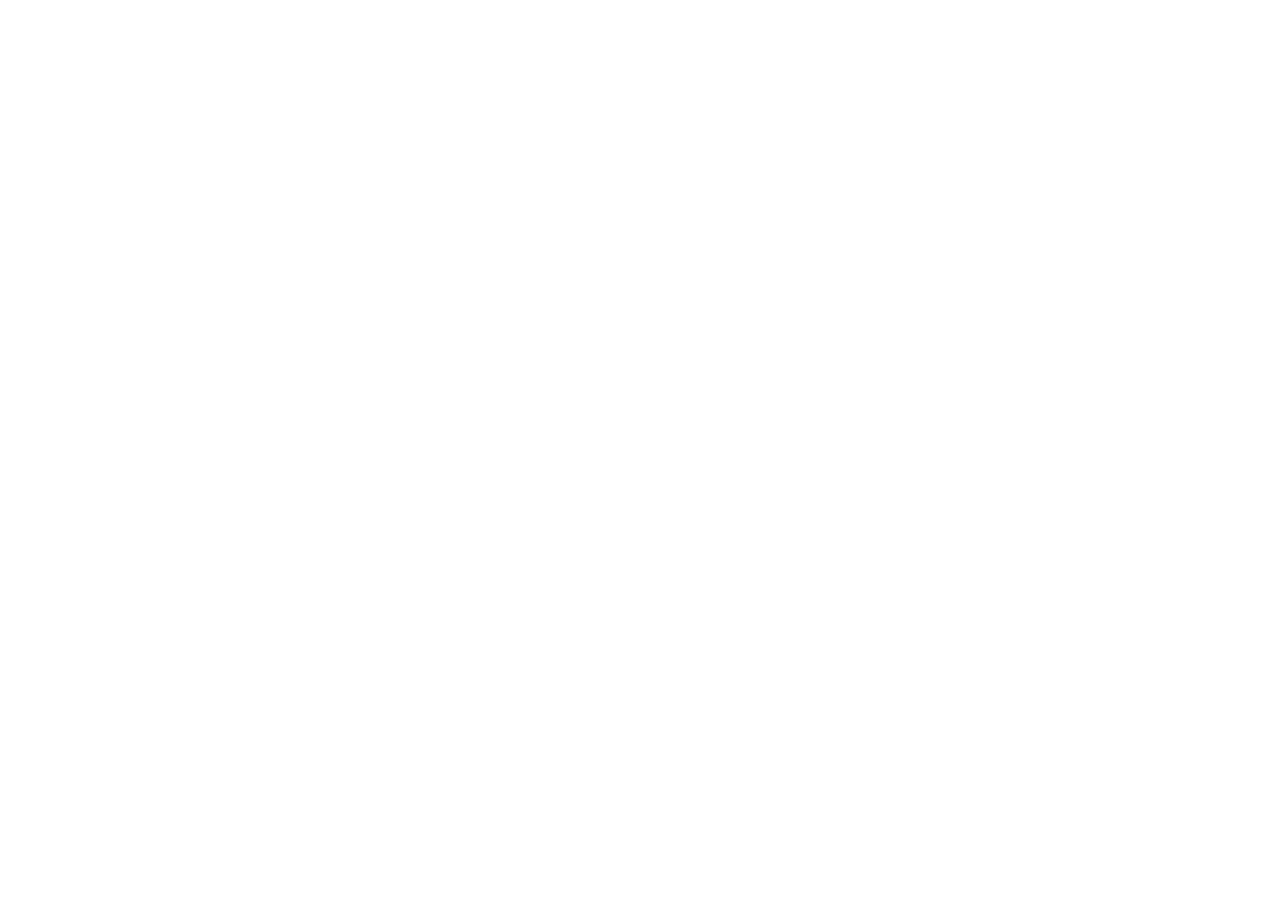
==== Diploma_work/index.html @ 50cb0301 "The structure of the thesis with all directories and files has been added. Added the Roboto font." ====
<!DOCTYPE html>
<html lang="en">
  <head>
    <meta charset="UTF-8" />
    <meta name="viewport" content="width=device-width, initial-scale=1.0" />
    <title>Front-end project</title>
    <link rel="stylesheet" href="styles/index_style.css" />
  </head>
  <body>
  </body>
</html>
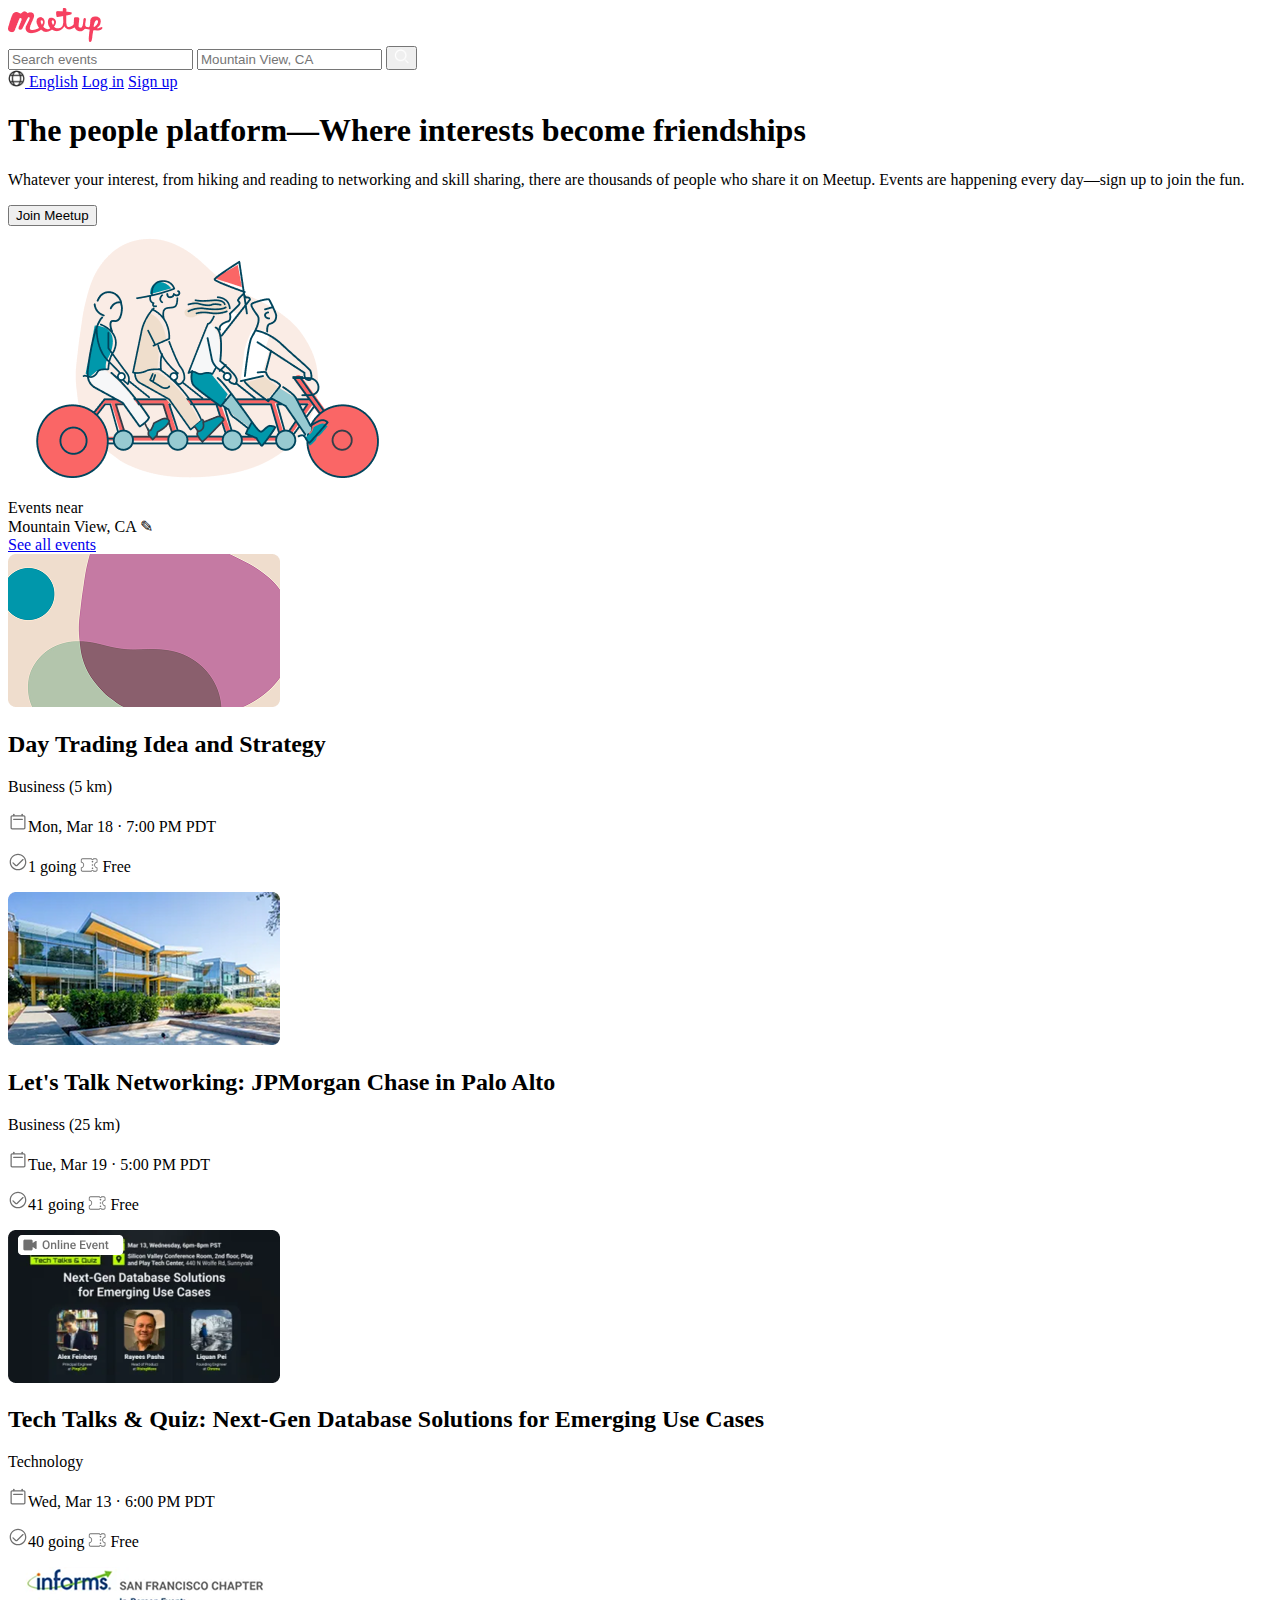
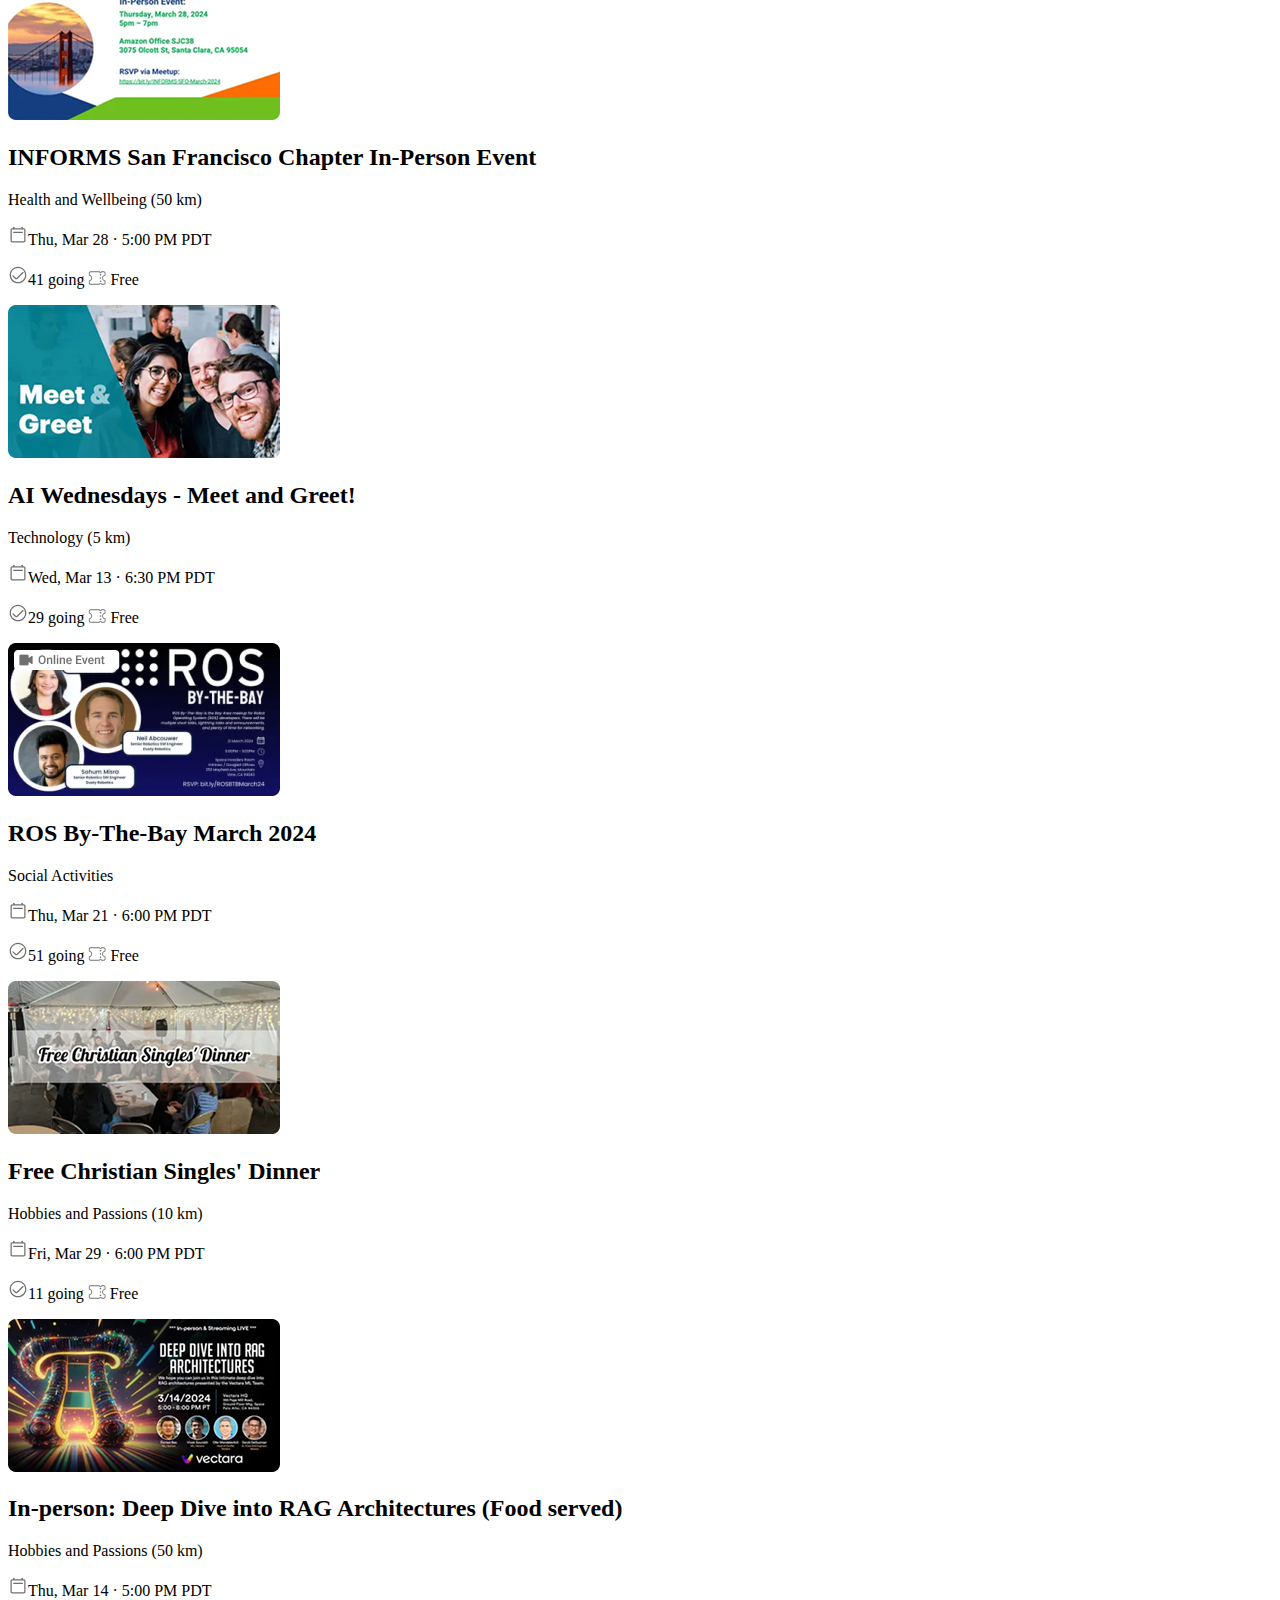
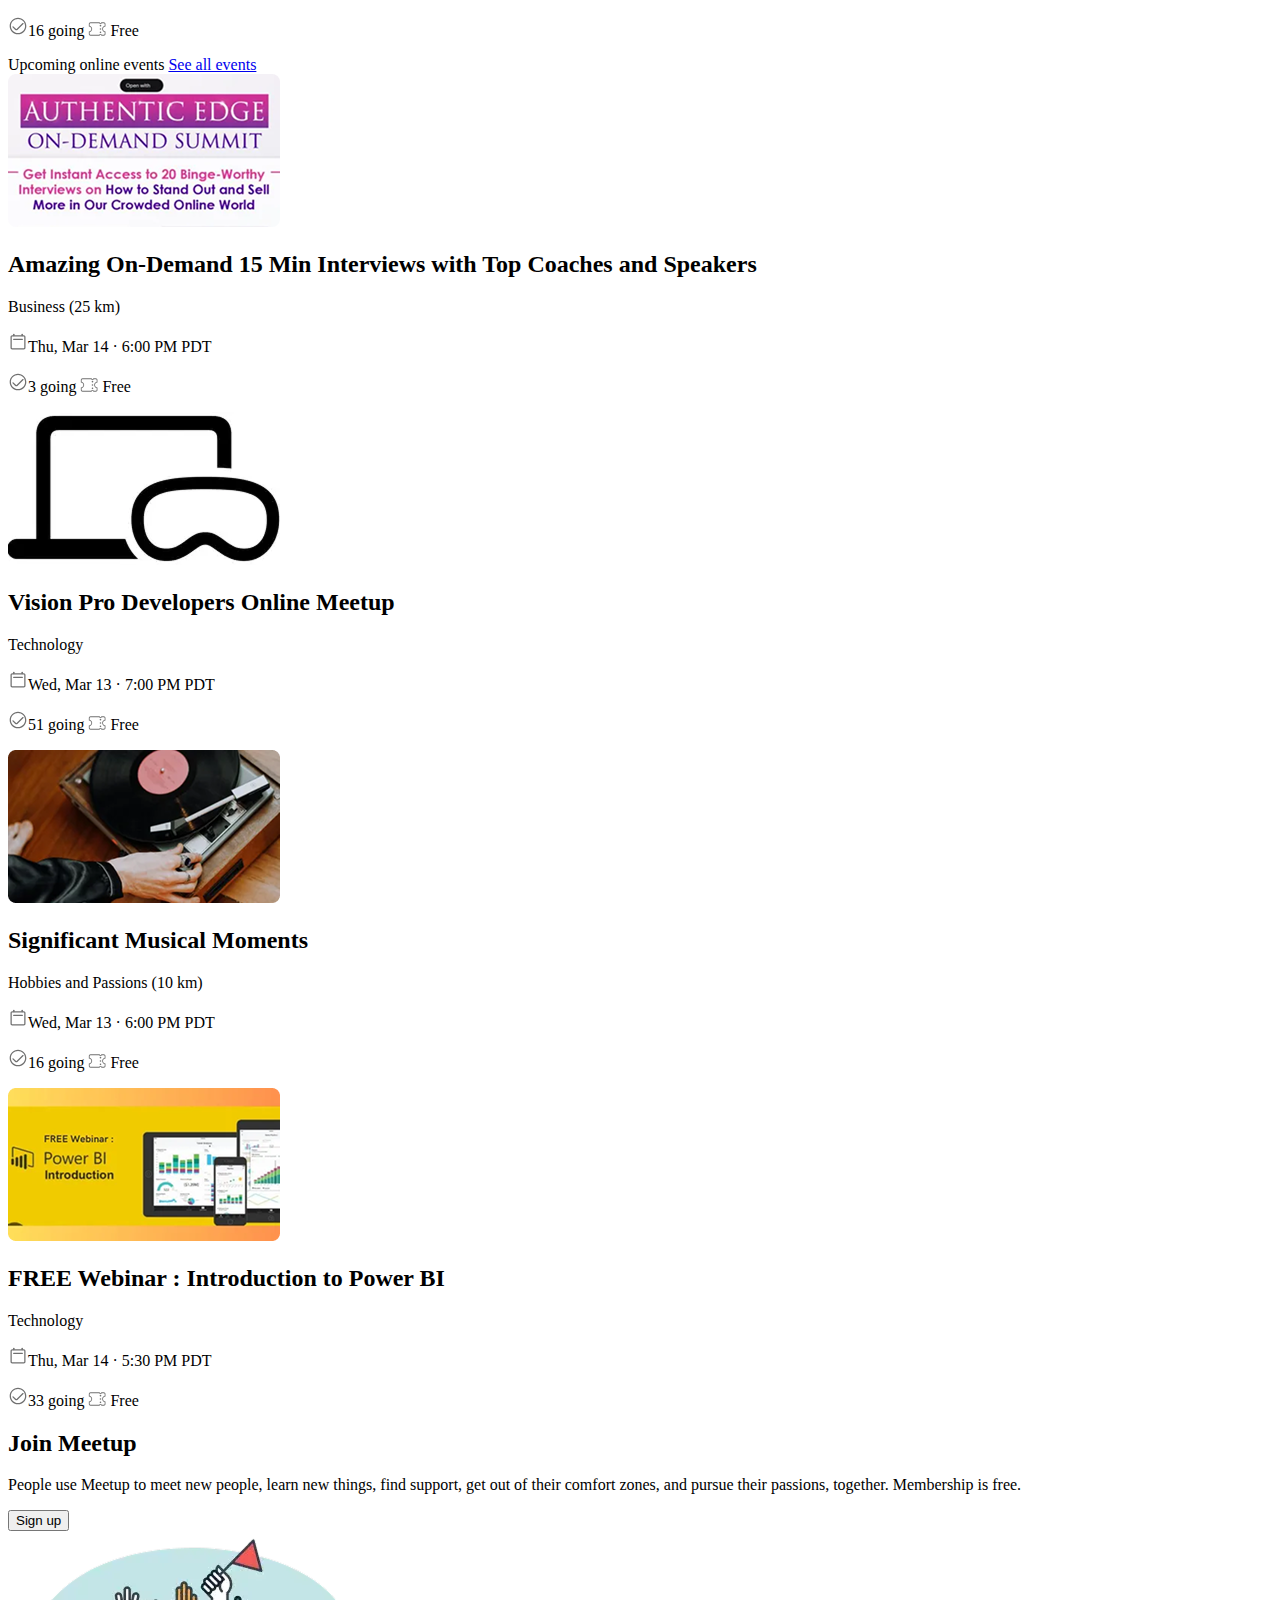
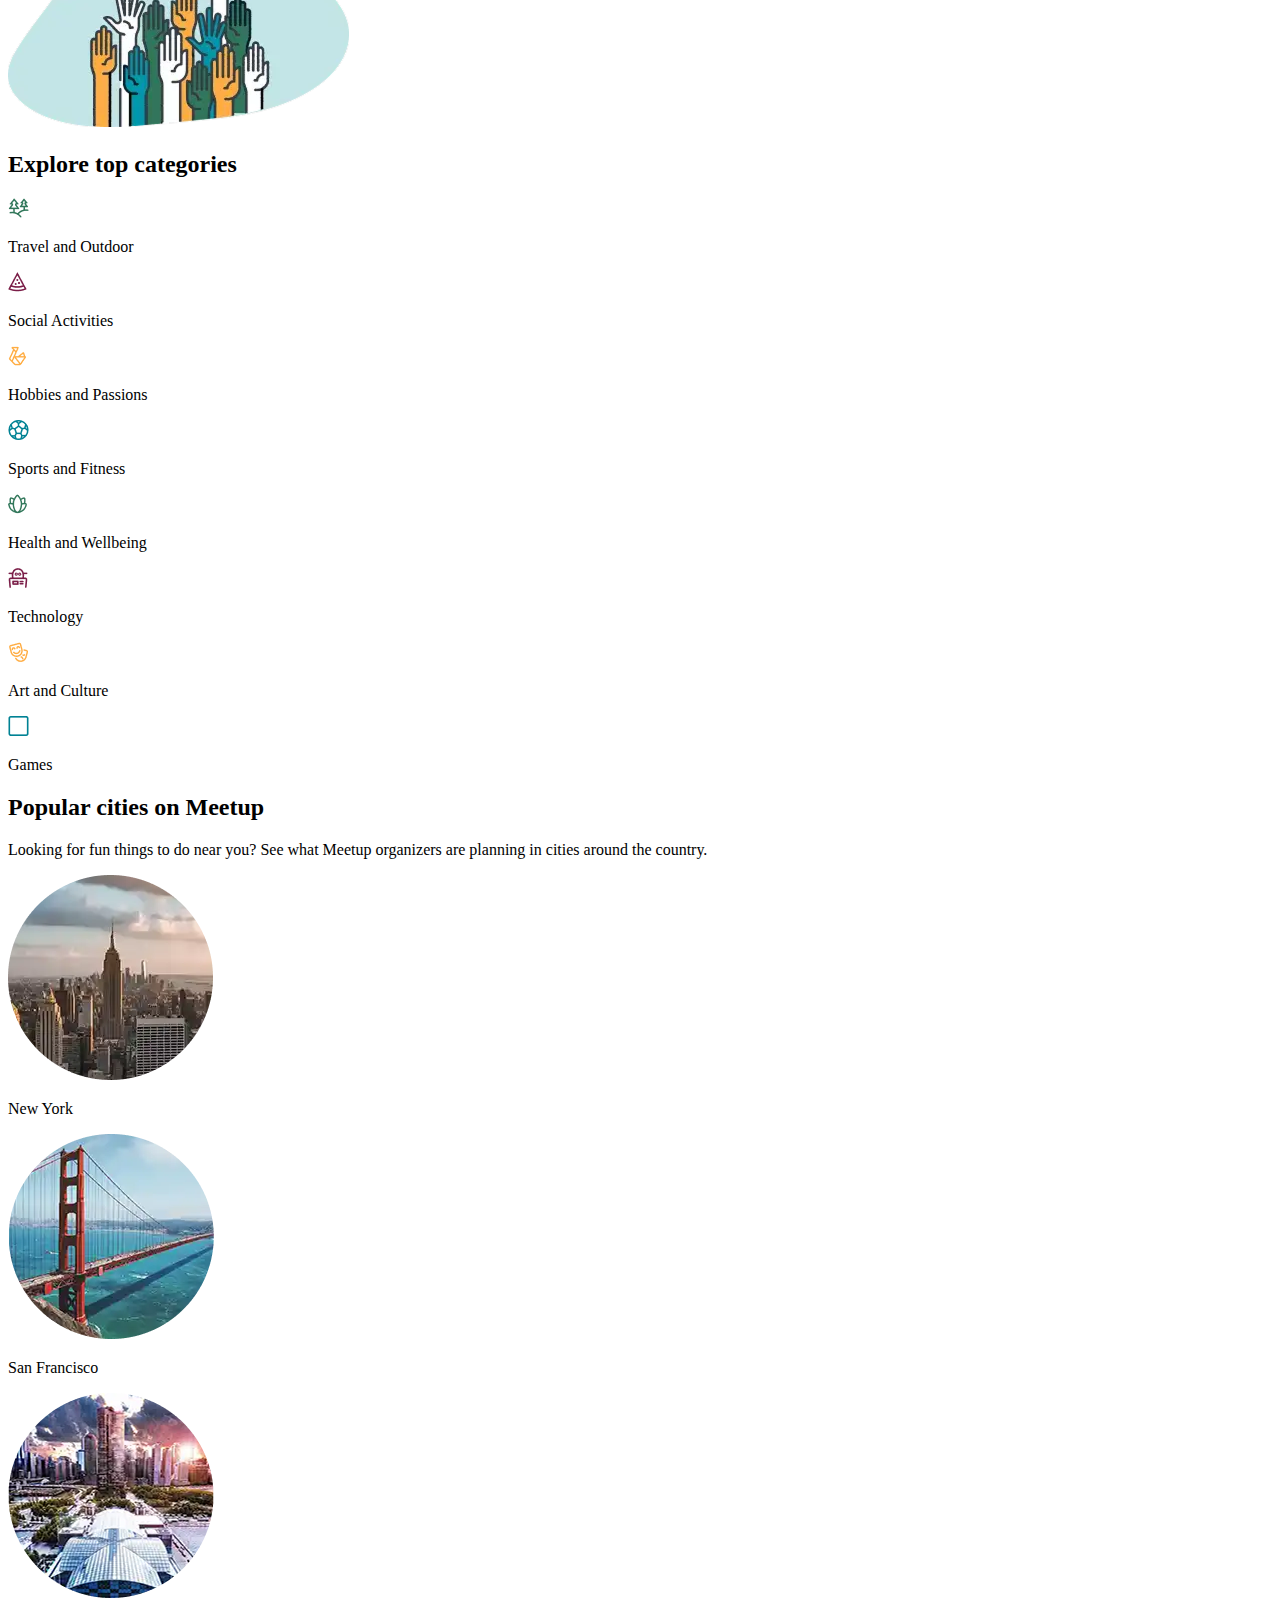
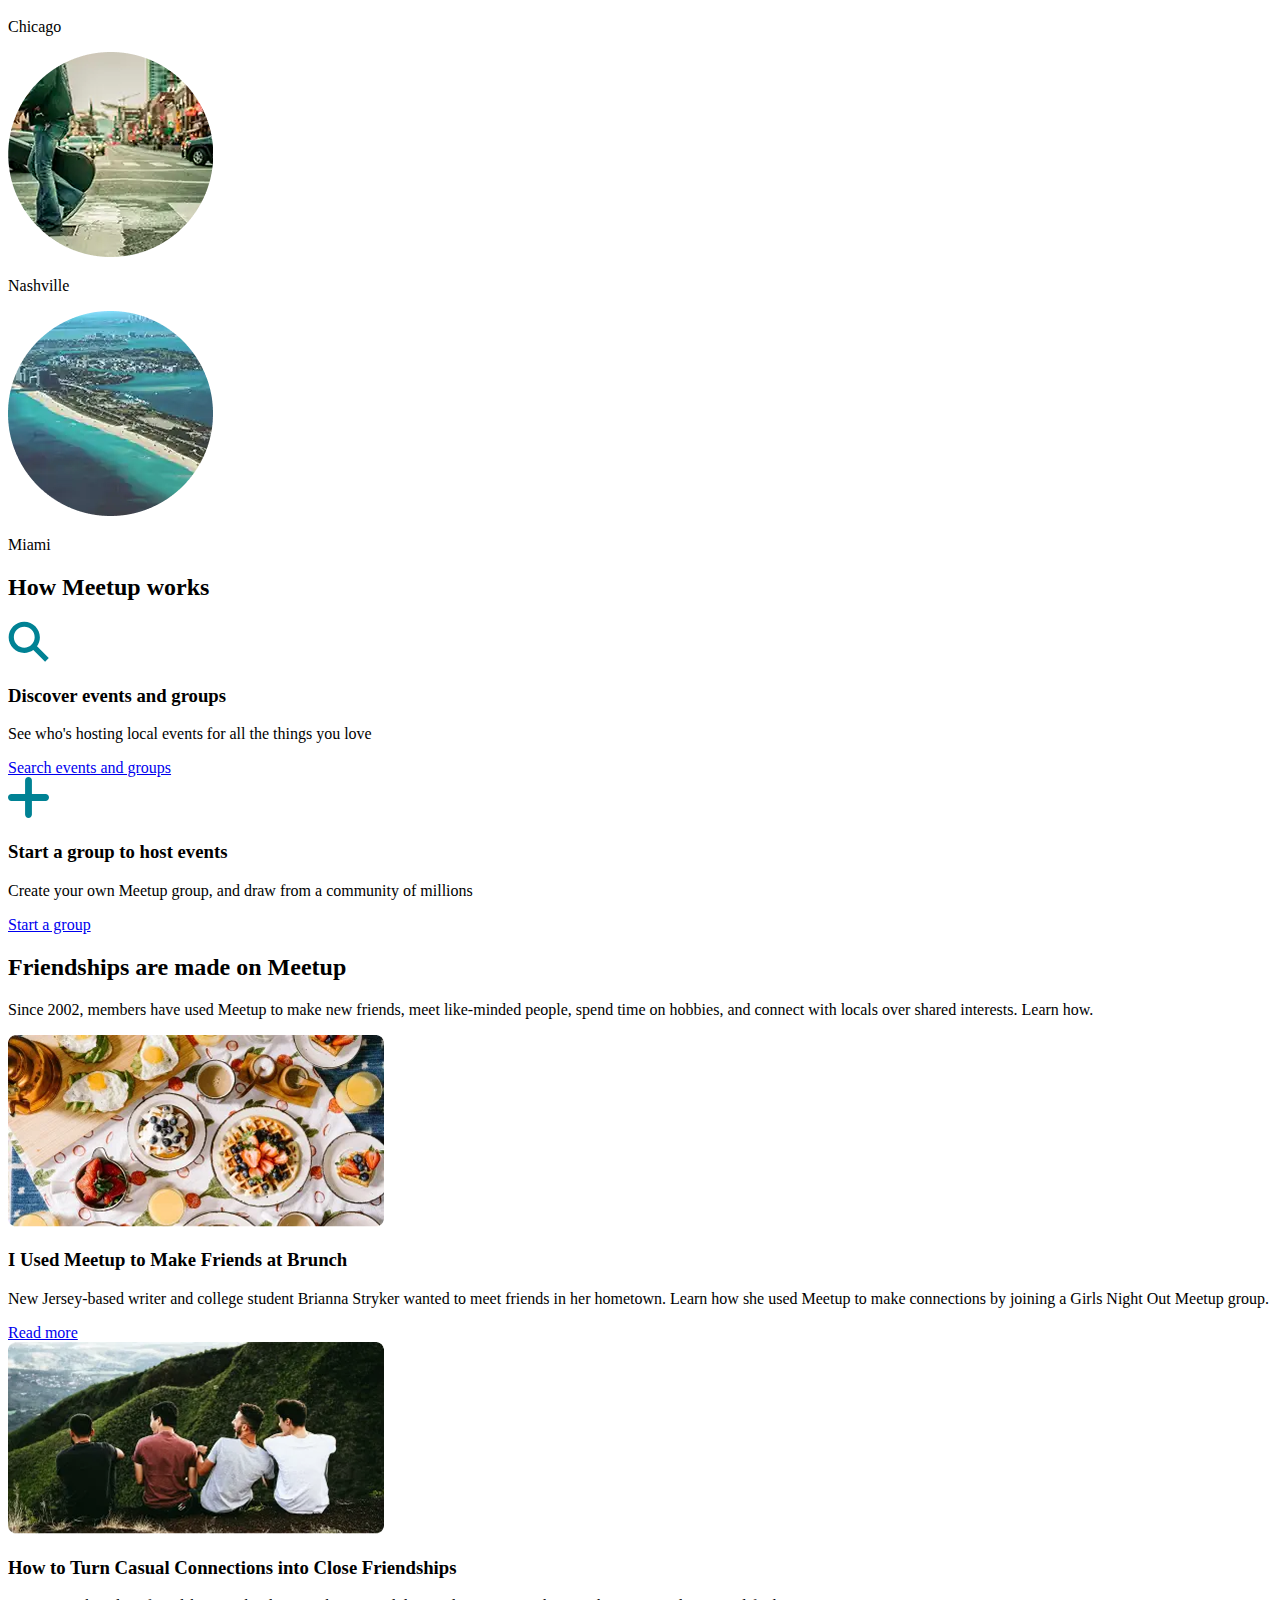
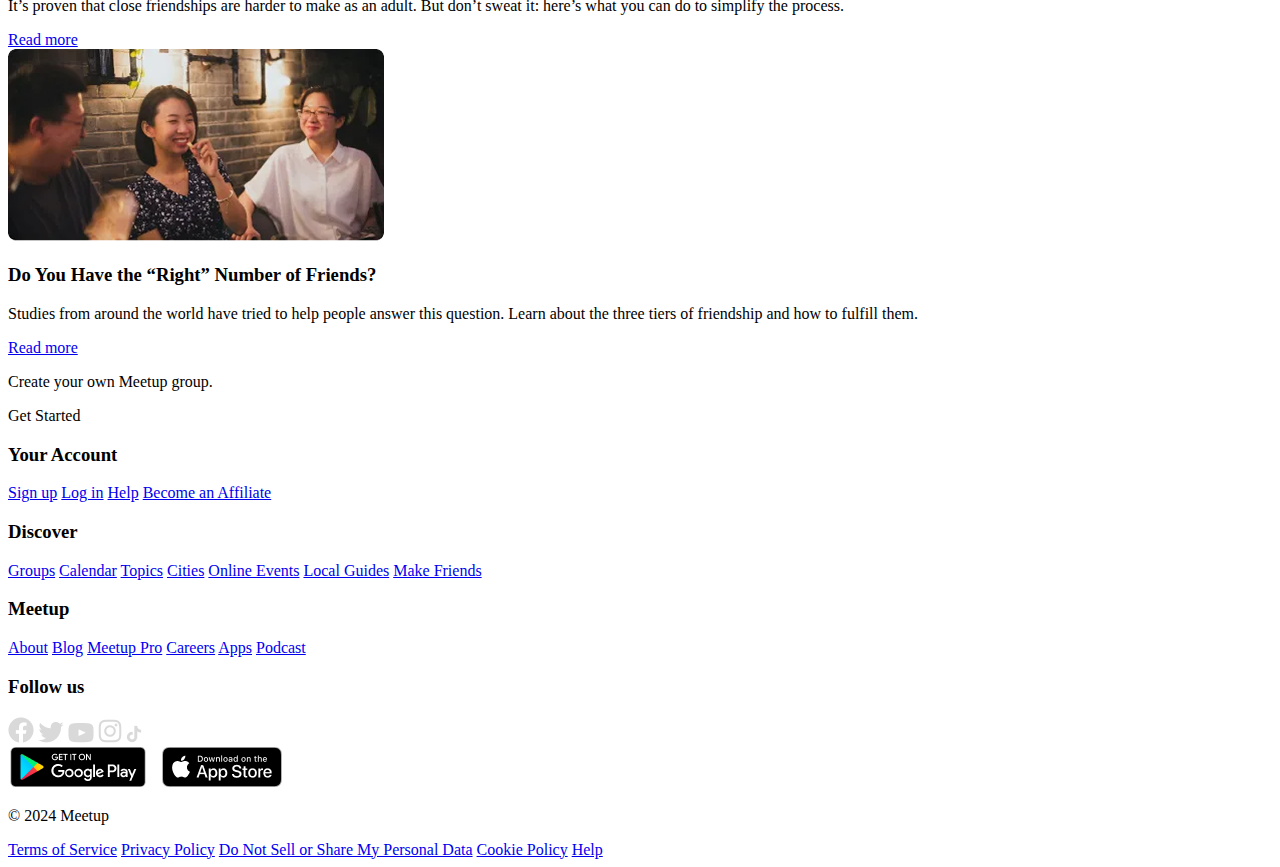
==== commit 48356b6c: "The HTML layout of the first page has been added." ====
--- a/Diploma_work/index.html
+++ b/Diploma_work/index.html
@@ -7,5 +7,456 @@
     <link rel="stylesheet" href="styles/index_style.css" />
   </head>
   <body>
+    <header class="header container">
+      <a href="/" class="header-logo">
+        <img
+          src="./images/logo.png"
+          alt="meetup-logo"
+          class="header-logo-image"
+          width="95"
+          height="34"
+          loading="lazy"
+        />
+      </a>
+      <div class="header-menu-left">
+        <input
+          type="text"
+          class="header-menu-search-left"
+          placeholder="Search events"
+        />
+        <input
+          type="text"
+          class="header-menu-search-right"
+          placeholder="Mountain View, CA"
+        />
+        <button class="header-menu-search-button">
+          <img
+            src="./icons/search.png"
+            alt="search-icon"
+            width="15"
+            height="15"
+            loading="lazy"
+          />
+        </button>
+      </div>
+      <div class="header-menu-right">
+        <a href="/" class="header-menu-link">
+          <img
+            src="./icons/language.png"
+            alt="language-icon"
+            width="17"
+            height="17"
+            loading="lazy"
+          />
+          English</a
+        >
+        <a href="/" class="header-menu-link">Log in</a>
+        <a href="/" class="header-menu-link">Sign up</a>
+      </div>
+    </header>
+    <main>
+      <div class="container-join-meetup container">
+        <div class="container-join-meetup-left">
+          <h1>The people platform—Where interests become friendships</h1>
+          <p>
+            Whatever your interest, from hiking and reading to networking and
+            skill sharing, there are thousands of people who share it on Meetup.
+            Events are happening every day—sign up to join the fun.
+          </p>
+          <button>Join Meetup</button>
+        </div>
+        <div class="container-join-meetup-right">
+          <img src="./images/irl_event.svg.png" alt="The people platform" />
+        </div>
+      </div>
+      <div class="container-events-near-header container">
+        <span class="events-title">Events near</span>
+        <div class="location">
+          <span class="location-text">Mountain View, CA</span>
+          <span class="edit-icon">✎</span>
+        </div>
+        <a href="#" class="see-all">See all events</a>
+      </div>
+      <div class="container-events-near-grid container">
+        <div class="grid-item">
+          <img src="images/group-cover-10-wide.webp.png" alt="picture" />
+          <div class="grid-item-text">
+            <h2>Day Trading Idea and Strategy</h2>
+            <p>Business (5 km)</p>
+            <p>
+              <img src="./icons/date.svg" alt="date" />Mon, Mar 18 · 7:00 PM PDT
+            </p>
+            <p>
+              <img src="./icons/yes.svg" alt="yes" />1 going
+              <img src="./icons/ticket.svg" alt="ticket" /> Free
+            </p>
+          </div>
+        </div>
+        <div class="grid-item">
+          <img src="images/event_519345287.webp.png" alt="picture" />
+          <div class="grid-item-text">
+            <h2>Let's Talk Networking: JPMorgan Chase in Palo Alto</h2>
+            <p>Business (25 km)</p>
+            <p>
+              <img src="./icons/date.svg" alt="date" />Tue, Mar 19 · 5:00 PM PDT
+            </p>
+            <p>
+              <img src="./icons/yes.svg" alt="yes" />41 going
+              <img src="./icons/ticket.svg" alt="ticket" /> Free
+            </p>
+          </div>
+        </div>
+        <div class="grid-item">
+          <img src="images/event_519446442.webp.png" alt="picture" />
+          <div class="grid-item-text">
+            <h2>
+              Tech Talks & Quiz: Next-Gen Database Solutions for Emerging Use
+              Cases
+            </h2>
+            <p>Technology</p>
+            <p>
+              <img src="./icons/date.svg" alt="date" />Wed, Mar 13 · 6:00 PM PDT
+            </p>
+            <p>
+              <img src="./icons/yes.svg" alt="yes" />40 going
+              <img src="./icons/ticket.svg" alt="ticket" /> Free
+            </p>
+          </div>
+        </div>
+        <div class="grid-item">
+          <img src="images/event_519596732.webp.png" alt="picture" />
+          <div class="grid-item-text">
+            <h2>INFORMS San Francisco Chapter In-Person Event</h2>
+            <p>Health and Wellbeing (50 km)</p>
+            <p>
+              <img src="./icons/date.svg" alt="date" />Thu, Mar 28 · 5:00 PM PDT
+            </p>
+            <p>
+              <img src="./icons/yes.svg" alt="yes" />41 going
+              <img src="./icons/ticket.svg" alt="ticket" /> Free
+            </p>
+          </div>
+        </div>
+        <div class="grid-item">
+          <img src="images/event_518548420.webp.png" alt="picture" />
+          <div class="grid-item-text">
+            <h2>AI Wednesdays - Meet and Greet!</h2>
+            <p>Technology (5 km)</p>
+            <p>
+              <img src="./icons/date.svg" alt="date" />Wed, Mar 13 · 6:30 PM PDT
+            </p>
+            <p>
+              <img src="./icons/yes.svg" alt="yes" />29 going
+              <img src="./icons/ticket.svg" alt="ticket" /> Free
+            </p>
+          </div>
+        </div>
+        <div class="grid-item">
+          <img src="images/event_519616239.webp.png" alt="picture" />
+          <div class="grid-item-text">
+            <h2>ROS By-The-Bay March 2024</h2>
+            <p>Social Activities</p>
+            <p>
+              <img src="./icons/date.svg" alt="date" />Thu, Mar 21 · 6:00 PM PDT
+            </p>
+            <p>
+              <img src="./icons/yes.svg" alt="yes" />51 going
+              <img src="./icons/ticket.svg" alt="ticket" /> Free
+            </p>
+          </div>
+        </div>
+        <div class="grid-item">
+          <img src="images/event_519189715.webp.png" alt="picture" />
+          <div class="grid-item-text">
+            <h2>Free Christian Singles' Dinner</h2>
+            <p>Hobbies and Passions (10 km)</p>
+            <p>
+              <img src="./icons/date.svg" alt="date" />Fri, Mar 29 · 6:00 PM PDT
+            </p>
+            <p>
+              <img src="./icons/yes.svg" alt="yes" />11 going
+              <img src="./icons/ticket.svg" alt="ticket" /> Free
+            </p>
+          </div>
+        </div>
+        <div class="grid-item">
+          <img src="images/event_519614558.webp.png" alt="picture" />
+          <div class="grid-item-text">
+            <h2>In-person: Deep Dive into RAG Architectures (Food served)</h2>
+            <p>Hobbies and Passions (50 km)</p>
+            <p>
+              <img src="./icons/date.svg" alt="date" />Thu, Mar 14 · 5:00 PM PDT
+            </p>
+            <p>
+              <img src="./icons/yes.svg" alt="yes" />16 going
+              <img src="./icons/ticket.svg" alt="ticket" /> Free
+            </p>
+          </div>
+        </div>
+      </div>
+      <div class="container-events-near-header container margin-header">
+        <span class="events-title">Upcoming online events</span>
+        <a href="#" class="see-all">See all events</a>
+      </div>
+      <div class="container-online-events-grid container">
+        <div class="grid-item">
+          <img src="images/event_519688853.webp.png" alt="picture" />
+          <div class="grid-item-text">
+            <h2>
+              Amazing On-Demand 15 Min Interviews with Top Coaches and Speakers
+            </h2>
+            <p>Business (25 km)</p>
+            <p>
+              <img src="./icons/date.svg" alt="date" />Thu, Mar 14 · 6:00 PM PDT
+            </p>
+            <p>
+              <img src="./icons/yes.svg" alt="yes" />3 going
+              <img src="./icons/ticket.svg" alt="ticket" /> Free
+            </p>
+          </div>
+        </div>
+        <div class="grid-item">
+          <img src="images/272x153.webp.png" alt="picture" />
+          <div class="grid-item-text">
+            <h2>Vision Pro Developers Online Meetup</h2>
+            <p>Technology</p>
+            <p>
+              <img src="./icons/date.svg" alt="date" />Wed, Mar 13 · 7:00 PM PDT
+            </p>
+            <p>
+              <img src="./icons/yes.svg" alt="yes" />51 going
+              <img src="./icons/ticket.svg" alt="ticket" /> Free
+            </p>
+          </div>
+        </div>
+        <div class="grid-item">
+          <img src="images/event_519453986.webp.png" alt="picture" />
+          <div class="grid-item-text">
+            <h2>Significant Musical Moments</h2>
+            <p>Hobbies and Passions (10 km)</p>
+            <p>
+              <img src="./icons/date.svg" alt="date" />Wed, Mar 13 · 6:00 PM PDT
+            </p>
+            <p>
+              <img src="./icons/yes.svg" alt="yes" />16 going
+              <img src="./icons/ticket.svg" alt="ticket" /> Free
+            </p>
+          </div>
+        </div>
+        <div class="grid-item">
+          <img src="images/event_518832943.webp.png" alt="picture" />
+          <div class="grid-item-text">
+            <h2>FREE Webinar : Introduction to Power BI</h2>
+            <p>Technology</p>
+            <p>
+              <img src="./icons/date.svg" alt="date" />Thu, Mar 14 · 5:30 PM PDT
+            </p>
+            <p>
+              <img src="./icons/yes.svg" alt="yes" />33 going
+              <img src="./icons/ticket.svg" alt="ticket" /> Free
+            </p>
+          </div>
+        </div>
+      </div>
+
+      <div class="new-container-join-meetup container">
+        <div class="new-container-join-meetup-left">
+          <h2>Join Meetup</h2>
+          <p>
+            People use Meetup to meet new people, learn new things, find
+            support, get out of their comfort zones, and pursue their passions,
+            together. Membership is free.
+          </p>
+          <button>Sign up</button>
+        </div>
+        <img src="./images/image.png" alt="picture" />
+      </div>
+      <div class="container-explore-top-categories container">
+        <h2>Explore top categories</h2>
+        <div class="explore-top-categories">
+          <div>
+            <img src="./images/Vector.png" alt="picture" />
+            <p>Travel and Outdoor</p>
+          </div>
+          <div>
+            <img src="./images/Vector (1).png" alt="picture" />
+            <p>Social Activities</p>
+          </div>
+          <div>
+            <img src="./images/Vector (2).png" alt="picture" />
+            <p>Hobbies and Passions</p>
+          </div>
+          <div>
+            <img src="./images/Vector (3).png" alt="picture" />
+            <p>Sports and Fitness</p>
+          </div>
+          <div>
+            <img src="./images/Vector (4).png" alt="picture" />
+            <p>Health and Wellbeing</p>
+          </div>
+          <div>
+            <img src="./images/Vector (5).png" alt="picture" />
+            <p>Technology</p>
+          </div>
+          <div>
+            <img src="./images/Vector (6).png" alt="picture" />
+            <p>Art and Culture</p>
+          </div>
+          <div>
+            <img src="./images/Vector (7).png" alt="picture" />
+            <p>Games</p>
+          </div>
+        </div>
+      </div>
+      <div class="container-popular-cities container">
+        <h2>Popular cities on Meetup</h2>
+        <p>
+          Looking for fun things to do near you? See what Meetup organizers are
+          planning in cities around the country.
+        </p>
+        <div class="container-popular-cities-categories">
+          <div>
+            <img src="./images/new_york.webp.png" alt="picture" />
+            <p>New York</p>
+          </div>
+          <div>
+            <img src="./images/san_francisco.webp.png" alt="picture" />
+            <p>San Francisco</p>
+          </div>
+          <div>
+            <img src="./images/chicago.webp.png" alt="picture" />
+            <p>Chicago</p>
+          </div>
+          <div>
+            <img src="./images/nashville.webp.png" alt="picture" />
+            <p>Nashville</p>
+          </div>
+          <div>
+            <img src="./images/miami.webp.png" alt="picture" />
+            <p>Miami</p>
+          </div>
+        </div>
+      </div>
+      <div class="container-how-meetup-works container">
+        <h2>How Meetup works</h2>
+        <div class="how-meetup-works-container">
+          <div class="how-meetup-works-container-content">
+            <div><img src="./icons/search.svg" alt="picture" /></div>
+            <div>
+              <h3>Discover events and groups</h3>
+              <p>See who's hosting local events for all the things you love</p>
+              <a href="#">Search events and groups</a>
+            </div>
+          </div>
+          <div class="how-meetup-works-container-content">
+            <div><img src="./icons/plus.svg" alt="picture" /></div>
+            <div>
+              <h3>Start a group to host events</h3>
+              <p>
+                Create your own Meetup group, and draw from a community of
+                millions
+              </p>
+              <a href="#">Start a group</a>
+            </div>
+          </div>
+        </div>
+      </div>
+      <div class="container-friendships container">
+        <h2>Friendships are made on Meetup</h2>
+        <p class="container-friendships-p">
+          Since 2002, members have used Meetup to make new friends, meet
+          like-minded people, spend time on hobbies, and connect with locals
+          over shared interests. Learn how.
+        </p>
+        <div class="container-friendships-content">
+          <div>
+            <img src="./images/first_article.webp.png" alt="picture" />
+            <h3>I Used Meetup to Make Friends at Brunch</h3>
+            <p>
+              New Jersey-based writer and college student Brianna Stryker wanted
+              to meet friends in her hometown. Learn how she used Meetup to make
+              connections by joining a Girls Night Out Meetup group.
+            </p>
+            <a href="#">Read more</a>
+          </div>
+          <div>
+            <img src="./images/second_article.webp.png" alt="picture" />
+            <h3>How to Turn Casual Connections into Close Friendships</h3>
+            <p>
+              It’s proven that close friendships are harder to make as an adult.
+              But don’t sweat it: here’s what you can do to simplify the
+              process.
+            </p>
+            <a href="#">Read more</a>
+          </div>
+          <div>
+            <img src="./images/third_article.webp.png" alt="picture" />
+            <h3>Do You Have the “Right” Number of Friends?</h3>
+            <p>
+              Studies from around the world have tried to help people answer
+              this question. Learn about the three tiers of friendship and how
+              to fulfill them.
+            </p>
+            <a href="#">Read more</a>
+          </div>
+        </div>
+      </div>
+    </main>
+    <footer class="footer-container container">
+      <div class="footer-start container">
+        <p>Create your own Meetup group.</p>
+        <p class="get-started">Get Started</p>
+      </div>
+      <div class="footer-content container">
+        <div>
+          <H3>Your Account</H3>
+          <a href="#">Sign up</a>
+          <a href="#">Log in</a>
+          <a href="#">Help</a>
+          <a href="#">Become an Affiliate</a>
+        </div>
+        <div>
+          <h3>Discover</h3>
+          <a href="#">Groups</a>
+          <a href="#">Calendar</a>
+          <a href="#">Topics</a>
+          <a href="#">Cities</a>
+          <a href="#">Online Events</a>
+          <a href="#">Local Guides</a>
+          <a href="#">Make Friends</a>
+        </div>
+        <div>
+          <h3>Meetup</h3>
+          <a href="#">About</a>
+          <a href="#">Blog</a>
+          <a href="#">Meetup Pro</a>
+          <a href="#">Careers</a>
+          <a href="#">Apps</a>
+          <a href="#">Podcast</a>
+        </div>
+      </div>
+      <h3 class="container">Follow us</h3>
+      <div class="footer-logo container">
+        <div>
+          <img class="footer-logo-img" src="images/facebook.png" alt="picture">
+          <img class="footer-logo-img" src="images/twitter.png" alt="picture">
+          <img class="footer-logo-img" src="images/youtube.png" alt="picture">
+          <img class="footer-logo-img" src="images/instagram.png" alt="picture">
+          <img class="footer-logo-img" src="images/tic-toc.png" alt="picture">
+        </div>
+        <div>
+          <img class="footer-logo-img-big" src="images/Google.png" alt="picture">
+          <img class="footer-logo-img-big" src="images/App Store.png" alt="picture">
+        </div>
+      </div>
+      <div class="footer-end container">
+        <p>© 2024 Meetup</p>
+        <a href="#">Terms of Service</a>
+        <a href="#">Privacy Policy</a>
+        <a href="#">Do Not Sell or Share My Personal Data</a>
+        <a href="#">Cookie Policy</a>
+        <a href="#">Help</a>
+      </div>
+      </footer>
   </body>
 </html>
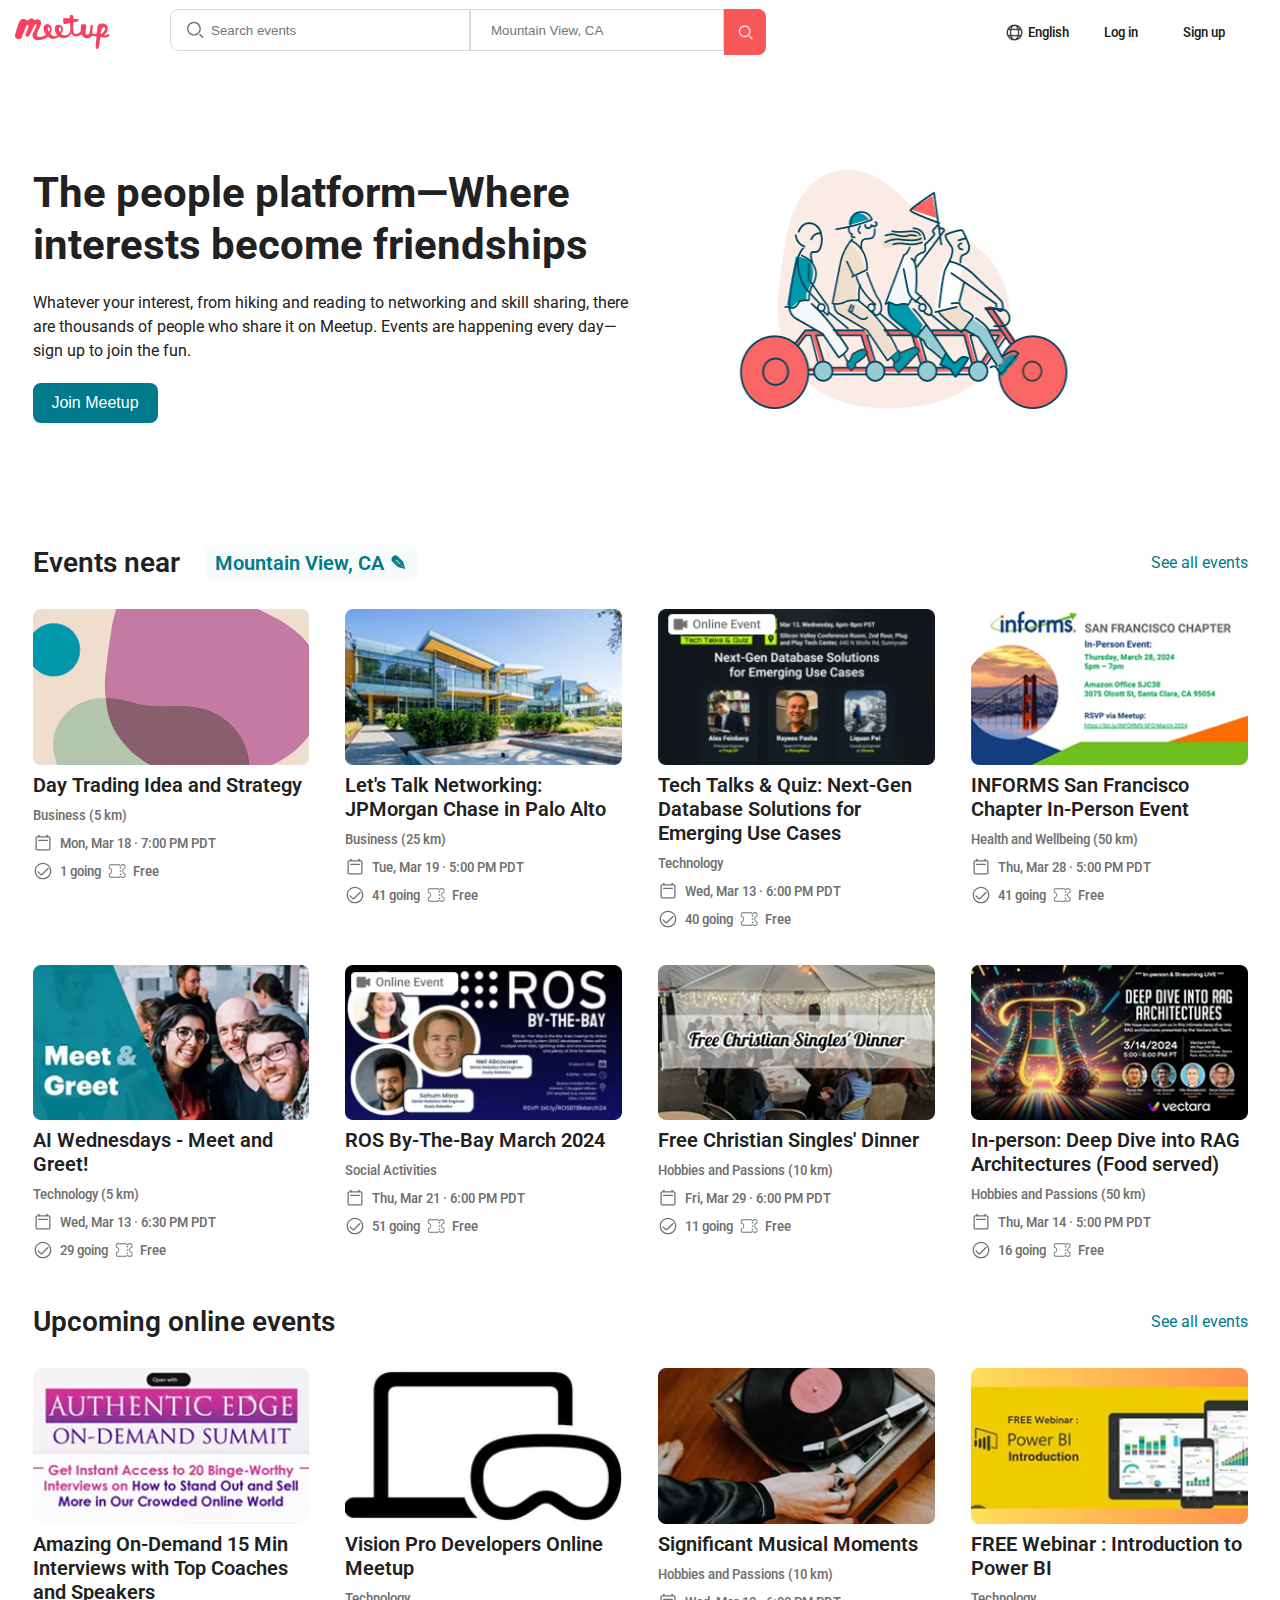
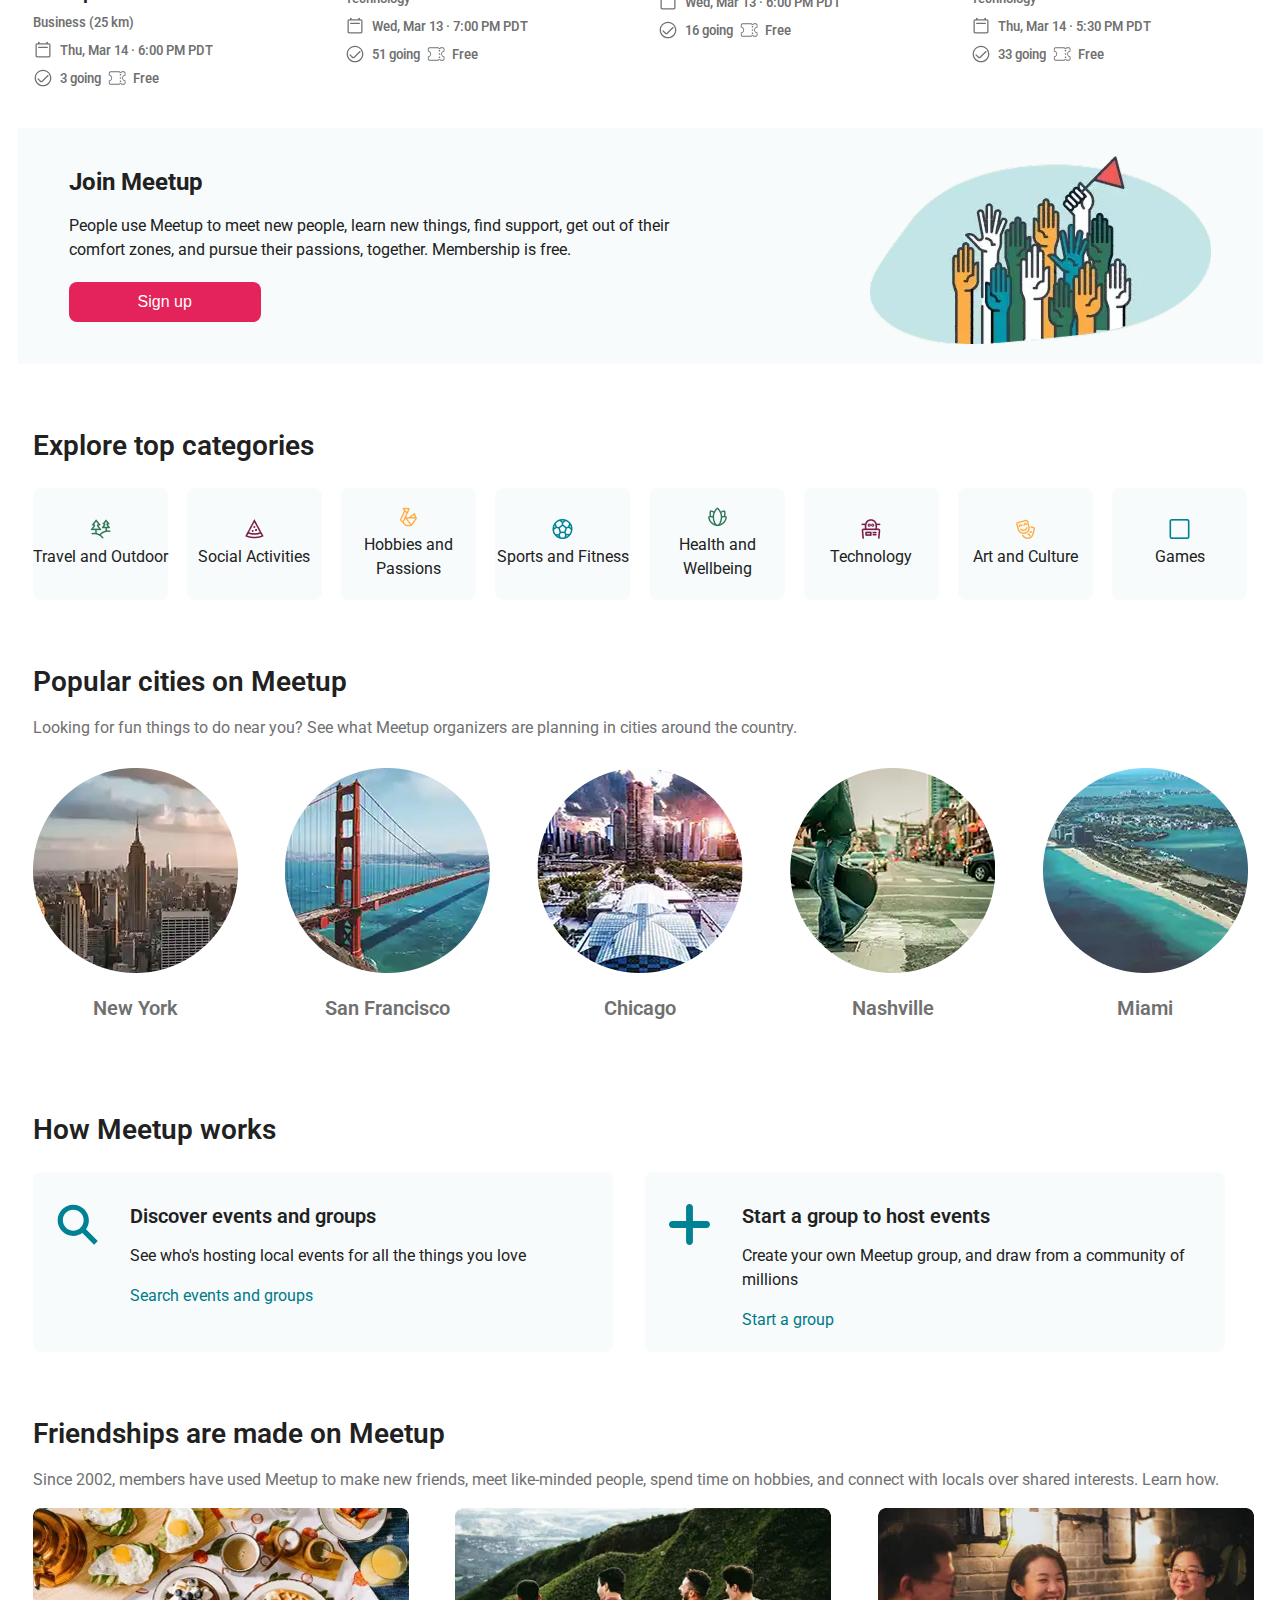
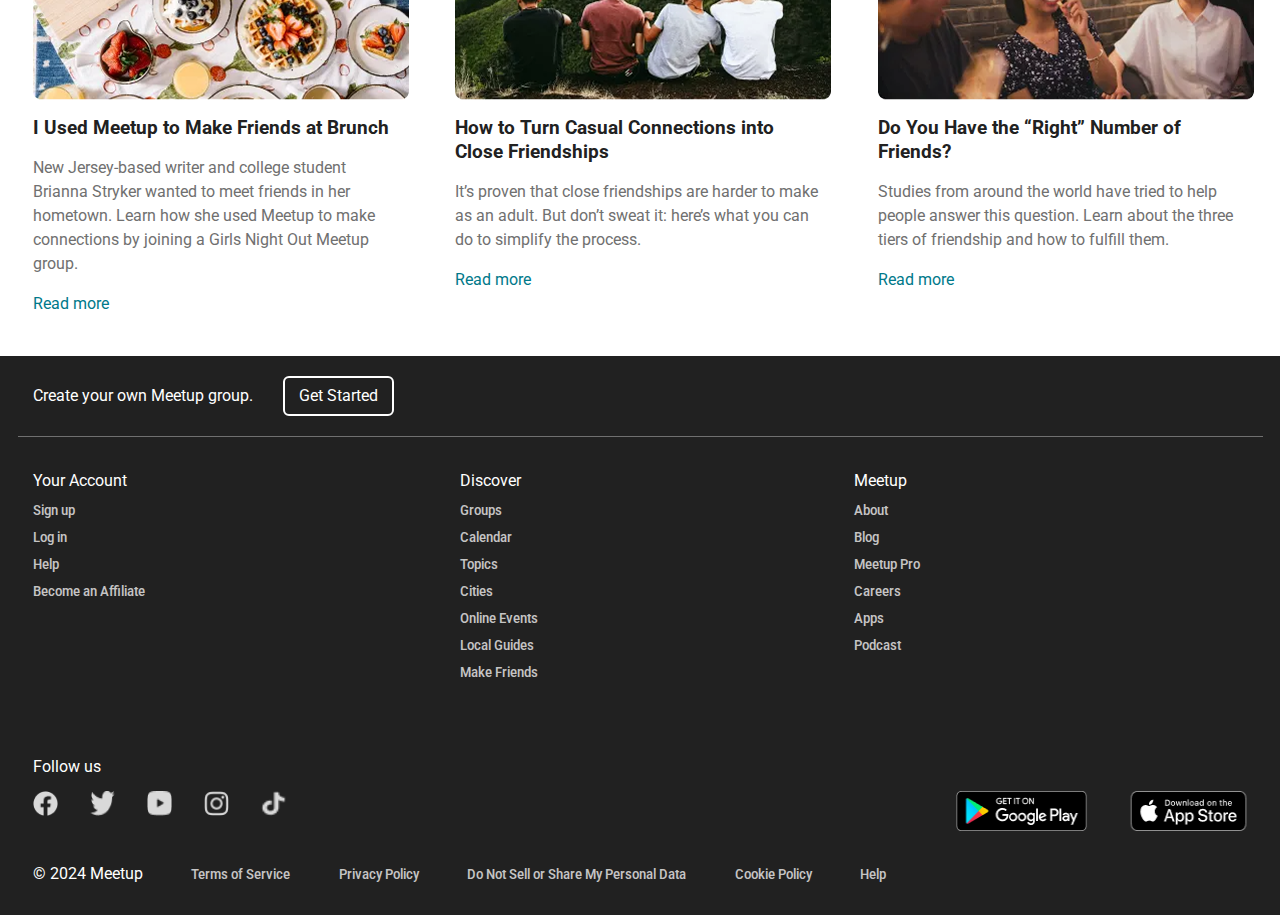
==== commit c43e0f15: "Added the layout of the title of the second page. The transition between pages is implemented." ====
--- a/Diploma_work/index.html
+++ b/Diploma_work/index.html
@@ -3,8 +3,9 @@
   <head>
     <meta charset="UTF-8" />
     <meta name="viewport" content="width=device-width, initial-scale=1.0" />
-    <title>Front-end project</title>
+    <script defer src="./scripts/index_script.js"></script>
     <link rel="stylesheet" href="styles/index_style.css" />
+    <title>Diploma_work</title>
   </head>
   <body>
     <header class="header container">
@@ -63,7 +64,7 @@
             skill sharing, there are thousands of people who share it on Meetup.
             Events are happening every day—sign up to join the fun.
           </p>
-          <button>Join Meetup</button>
+          <button id="joinMeetupButton">Join Meetup</button>
         </div>
         <div class="container-join-meetup-right">
           <img src="./images/irl_event.svg.png" alt="The people platform" />
--- a/Diploma_work/styles/index_style.css
+++ b/Diploma_work/styles/index_style.css
@@ -0,0 +1,774 @@
+* {
+  margin: 0;
+  padding: 0;
+  box-sizing: border-box;
+}
+
+a {
+  text-decoration: none;
+}
+
+@font-face {
+  font-family: "Roboto";
+  src: url(../fonts/Roboto-Light.woff2) format("woff2");
+  font-weight: 300;
+  font-style: normal;
+  font-display: swap;
+}
+@font-face {
+  font-family: "Roboto";
+  src: url(../fonts/Roboto-Regular.woff2) format("woff2");
+  font-weight: 400;
+  font-style: normal;
+  font-display: swap;
+}
+@font-face {
+  font-family: "Roboto";
+  src: url(../fonts/RobotoSemiCondensed-Medium.woff2) format("woff2");
+  font-weight: 500;
+  font-style: normal;
+  font-display: swap;
+}
+@font-face {
+  font-family: "Roboto";
+  src: url(../fonts/Roboto-SemiBold.woff2) format("woff2");
+  font-weight: 600;
+  font-style: normal;
+  font-display: swap;
+}
+@font-face {
+  font-family: "Roboto";
+  src: url(../fonts/Roboto-Bold.woff2) format("woff2");
+  font-weight: 700;
+  font-style: normal;
+  font-display: swap;
+}
+body {
+  font-family: "Roboto", sans-serif;
+  background-color: #FFFFFF;
+  color: #212121;
+  font-size: 16px;
+  font-weight: 400;
+  line-height: 24px;
+  min-width: 393px;
+  max-width: 1920px;
+}
+
+.container {
+  max-width: 1245px;
+  width: 100%;
+  margin-inline: auto;
+  padding-inline: 15px;
+}
+
+.header {
+  max-width: 1591px;
+  height: 64px;
+  display: flex;
+  justify-content: flex-start;
+  align-items: center;
+  column-gap: 60px;
+}
+
+.header-logo {
+  display: flex;
+  justify-content: center;
+  align-items: center;
+}
+
+.header-menu-left {
+  display: flex;
+}
+
+.header-menu-search-left {
+  height: 42px;
+  min-width: 300px;
+  border-radius: 8px 0 0 8px;
+  border: 1px solid #D9D9D9;
+  text-indent: 40px;
+  background: url(../icons/search-gray.svg) no-repeat 16px center;
+}
+
+.header-menu-search-right {
+  height: 42px;
+  width: 254px;
+  border: 1px solid #D9D9D9;
+  text-indent: 20px;
+}
+
+.header-menu-search-button {
+  height: 46px;
+  width: 42px;
+  border-radius: 0 8px 8px 0;
+  background: #f65858;
+  border: none;
+  display: flex;
+  justify-content: center;
+  align-items: center;
+  cursor: pointer;
+}
+
+.header-menu-right {
+  height: 42px;
+  display: flex;
+  justify-content: flex-end;
+  align-items: center;
+  width: 43%;
+  padding-inline: 20px;
+}
+
+.header-menu-link {
+  display: flex;
+  justify-content: center;
+  align-items: center;
+  font-size: 0.875rem;
+  line-height: 1.25rem;
+  font-weight: 500;
+  width: 83px;
+  height: 36px;
+  color: #212121;
+  gap: 5px;
+}
+.header-menu-link:hover {
+  background-color: #00798A;
+  border-radius: 8px;
+  color: #FFFFFF;
+}
+
+.container-join-meetup {
+  height: 461px;
+  display: flex;
+  justify-content: flex-start;
+  align-items: center;
+  column-gap: 6%;
+}
+
+.container-join-meetup-left, .new-container-join-meetup-left {
+  display: flex;
+  flex-direction: column;
+  gap: 20px;
+  width: 50%;
+}
+.container-join-meetup-left h1, .new-container-join-meetup-left h1 {
+  margin: 0;
+  font-size: 2.625rem;
+  line-height: 3.25rem;
+  font-weight: 700;
+}
+.container-join-meetup-left p, .new-container-join-meetup-left p {
+  margin: 0;
+  font-size: 1rem;
+  line-height: 1.5rem;
+  font-weight: 400;
+}
+.container-join-meetup-left button, .new-container-join-meetup-left button {
+  font-size: 1rem;
+  line-height: 1.5rem;
+  font-weight: 400;
+  background-color: #00798A;
+  color: #FFFFFF;
+  border-radius: 8px;
+  width: 125px;
+  height: 40px;
+  cursor: pointer;
+  border: none;
+}
+
+.container-join-meetup-right img {
+  width: 378px;
+  height: 269px;
+  padding-right: 15px;
+}
+
+.container-events-near-header {
+  display: flex;
+  align-items: center;
+  justify-content: flex-start;
+  column-gap: 25px;
+  margin-top: 20px;
+}
+
+.events-title {
+  font-size: 1.75rem;
+  line-height: 2.25rem;
+  font-weight: 600;
+}
+
+.location {
+  display: inline-flex;
+  align-items: center;
+  background-color: rgba(151, 202, 209, 0.0784313725);
+  padding: 6px 10px;
+  color: #00798A;
+  border-radius: 8px;
+}
+.location span {
+  font-size: 1.25rem;
+  line-height: 1.5rem;
+  font-weight: 600;
+}
+
+.edit-icon {
+  margin-left: 6px;
+  cursor: pointer;
+}
+
+.see-all {
+  margin-left: auto;
+  font-size: 1rem;
+  line-height: 1.5rem;
+  font-weight: 400;
+  color: #00798A;
+}
+
+.container-events-near-grid {
+  margin-top: 28px;
+  display: grid;
+  grid-template-columns: repeat(4, 1fr);
+  grid-template-rows: repeat(2, 1fr);
+  gap: 36px;
+}
+
+.container-online-events-grid {
+  margin-top: 28px;
+  display: grid;
+  grid-template-columns: repeat(4, 1fr);
+  grid-template-rows: repeat(1, 1fr);
+  gap: 36px;
+}
+
+.grid-item {
+  display: flex;
+  flex-direction: column;
+  gap: 8px;
+  cursor: pointer;
+}
+.grid-item .grid-item-text {
+  display: flex;
+  flex-direction: column;
+  gap: 8px;
+}
+.grid-item h2 {
+  font-size: 1.25rem;
+  line-height: 1.5rem;
+  font-weight: 600;
+}
+.grid-item p {
+  font-size: 0.875rem;
+  line-height: 1.25rem;
+  font-weight: 500;
+  display: flex;
+  align-items: center;
+  gap: 7px;
+  color: #707070;
+}
+
+.new-container-join-meetup {
+  margin-top: 40px;
+  background: rgba(151, 202, 209, 0.0784313725);
+  height: 236px;
+  display: flex;
+  justify-content: space-around;
+  align-items: center;
+  column-gap: 10%;
+  border-style: 1px solid #D9D9D9;
+}
+
+.new-container-join-meetup-left button {
+  background-color: #E32359;
+  width: 192px;
+  height: 40px;
+}
+
+.container-explore-top-categories {
+  margin-top: 64px;
+}
+.container-explore-top-categories h2 {
+  font-size: 1.75rem;
+  line-height: 2.25rem;
+  font-weight: 600;
+}
+
+.explore-top-categories {
+  display: flex;
+  justify-content: space-between;
+  flex-wrap: wrap;
+  gap: 16px;
+}
+.explore-top-categories div {
+  cursor: pointer;
+  margin-top: 24px;
+  width: 135px;
+  height: 112px;
+  display: flex;
+  flex-direction: column;
+  align-items: center;
+  justify-content: center;
+  gap: 6px;
+  border-radius: 8px;
+  background-color: rgba(151, 202, 209, 0.0784313725);
+}
+.explore-top-categories div p {
+  font-size: 1rem;
+  line-height: 1.5rem;
+  font-weight: 400;
+  text-align: center;
+}
+
+.container-popular-cities {
+  margin-top: 64px;
+}
+.container-popular-cities h2 {
+  font-size: 1.75rem;
+  line-height: 2.25rem;
+  font-weight: 600;
+}
+.container-popular-cities p {
+  margin-top: 16px;
+  margin-bottom: 28px;
+  font-size: 1rem;
+  line-height: 1.5rem;
+  font-weight: 400;
+  color: #707070;
+}
+
+.container-popular-cities-categories {
+  cursor: pointer;
+  display: flex;
+  justify-content: space-between;
+  flex-wrap: wrap;
+}
+.container-popular-cities-categories p {
+  font-size: 1.25rem;
+  line-height: 1.5rem;
+  font-weight: 600;
+  text-align: center;
+}
+
+.container-how-meetup-works {
+  margin-top: 64px;
+}
+.container-how-meetup-works h2 {
+  font-size: 1.75rem;
+  line-height: 2.25rem;
+  font-weight: 600;
+}
+
+.how-meetup-works-container {
+  display: flex;
+  gap: 32px;
+}
+
+.how-meetup-works-container-content {
+  margin-top: 24px;
+  display: flex;
+  max-width: 580px;
+  min-width: 400px;
+  width: 50%;
+  height: 180px;
+  background-color: rgba(151, 202, 209, 0.0784313725);
+  padding-top: 32px;
+  padding-left: 24px;
+  gap: 32px;
+  border-radius: 8px;
+}
+.how-meetup-works-container-content div {
+  display: flex;
+  flex-direction: column;
+  gap: 16px;
+}
+.how-meetup-works-container-content div h3 {
+  font-size: 1.25rem;
+  line-height: 1.5rem;
+  font-weight: 600;
+}
+.how-meetup-works-container-content div p {
+  font-size: 1rem;
+  line-height: 1.5rem;
+  font-weight: 400;
+}
+.how-meetup-works-container-content div a {
+  color: #00798A;
+}
+
+.container-friendships {
+  margin-top: 64px;
+  display: flex;
+  flex-direction: column;
+  gap: 16px;
+}
+.container-friendships h2 {
+  font-size: 1.75rem;
+  line-height: 2.25rem;
+  font-weight: 600;
+}
+.container-friendships p {
+  font-size: 1rem;
+  line-height: 1.5rem;
+  font-weight: 400;
+  color: #707070;
+}
+
+.container-friendships-content {
+  display: flex;
+  justify-content: space-between;
+  width: 100%;
+  gap: 32px;
+  flex-wrap: wrap;
+}
+.container-friendships-content div {
+  cursor: pointer;
+  max-width: 370px;
+  width: 100%;
+  display: flex;
+  flex-direction: column;
+  align-items: flex-start;
+  gap: 16px;
+}
+.container-friendships-content div h2 {
+  font-size: 1.25rem;
+  line-height: 1.5rem;
+  font-weight: 600;
+}
+.container-friendships-content div p {
+  font-size: 1rem;
+  line-height: 1.5rem;
+  font-weight: 400;
+  color: #707070;
+}
+.container-friendships-content div a {
+  color: #00798A;
+}
+
+.footer-container {
+  margin-top: 40px;
+  max-width: 1591px;
+  background-color: #212121;
+  height: 559px;
+}
+.footer-container a {
+  font-size: 0.875rem;
+  line-height: 1.25rem;
+  font-weight: 500;
+  color: #C5C4C4;
+}
+.footer-container h3 {
+  font-size: 1rem;
+  line-height: 1.5rem;
+  font-weight: 400;
+  color: #FFFFFF;
+}
+.footer-container p {
+  font-size: 1rem;
+  line-height: 1.5rem;
+  font-weight: 400;
+  color: #FFFFFF;
+}
+
+.footer-start {
+  display: flex;
+  justify-content: flex-start;
+  align-items: center;
+  gap: 30px;
+  height: 10%;
+  padding-block: 40px;
+}
+
+.get-started {
+  border: 2px solid #FFFFFF;
+  border-radius: 6px;
+  padding-inline: 14px;
+  padding-block: 6px;
+}
+
+.footer-content {
+  border-top: 1px solid #707070;
+  display: flex;
+  justify-content: flex-start;
+  height: 57%;
+  gap: 26%;
+}
+.footer-content div {
+  display: flex;
+  flex-direction: column;
+  gap: 7px;
+  margin-top: 32px;
+}
+
+.footer-logo-img {
+  width: 25px;
+  height: 25px;
+  cursor: pointer;
+}
+
+.footer-logo-img-big {
+  width: 135px;
+  height: 40px;
+  cursor: pointer;
+}
+
+.footer-logo {
+  margin-top: 12px;
+  display: flex;
+  justify-content: flex-start;
+  gap: 55%;
+  height: 10%;
+}
+.footer-logo div {
+  display: flex;
+  gap: 32px;
+}
+
+.footer-end {
+  display: flex;
+  justify-content: flex-start;
+  align-items: center;
+  gap: 4%;
+  height: 10%;
+}
+
+@media screen and (max-width: 1030px) {
+  .header-menu-search-right {
+    display: none;
+  }
+  .container-events-near-grid {
+    grid-template-columns: repeat(2, 1fr);
+    grid-template-rows: repeat(4, 1fr);
+  }
+  .container-online-events-grid {
+    grid-template-columns: repeat(2, 1fr);
+    grid-template-rows: repeat(2, 1fr);
+  }
+  .explore-top-categories {
+    justify-content: flex-start;
+  }
+  .footer-logo-img-big {
+    display: none;
+  }
+}
+@media screen and (max-width: 760px) {
+  .header-menu-left {
+    position: absolute;
+    top: 7%;
+    left: 3%;
+  }
+  .header-menu-right {
+    width: 80%;
+  }
+  .container-join-meetup-left h1, .new-container-join-meetup-left h1 {
+    font-size: 1.563rem;
+    line-height: 1.938rem;
+    font-weight: 700;
+  }
+  .container-join-meetup-left h1, .new-container-join-meetup-left h1 {
+    font-size: 1.563rem;
+    line-height: 1.938rem;
+    font-weight: 700;
+  }
+  .container-join-meetup-left p, .new-container-join-meetup-left p {
+    font-size: 0.75rem;
+    line-height: 1.063rem;
+    font-weight: 400;
+  }
+  .header-menu-right a {
+    font-size: 0.75rem;
+    line-height: 1.063rem;
+    font-weight: 400;
+  }
+  .container-join-meetup-right img {
+    width: 215px;
+    height: 152px;
+  }
+  .container-join-meetup {
+    height: 430px;
+  }
+  .see-all {
+    display: none;
+  }
+  .container-events-near-grid {
+    place-items: normal;
+    grid-template-columns: repeat(1, 1fr);
+    grid-template-rows: repeat(8, 1fr);
+  }
+  .container-online-events-grid {
+    grid-template-columns: repeat(1, 1fr);
+    grid-template-rows: repeat(4, 1fr);
+  }
+  .grid-item {
+    flex-direction: row;
+    padding-top: 20px;
+    border-top: 1px solid #707070;
+  }
+  .margin-header {
+    margin-top: 60px;
+  }
+  .events-title {
+    font-size: 1.25rem;
+    line-height: 1.5rem;
+    font-weight: 600;
+  }
+  .container-popular-cities-categories div img {
+    width: 153px;
+    height: 153px;
+  }
+  .container-popular-cities-categories div:nth-last-child(1) {
+    display: none;
+  }
+  .how-meetup-works-container {
+    display: flex;
+    flex-direction: column;
+    align-items: center;
+    gap: 12px;
+  }
+  .how-meetup-works-container div {
+    gap: 10px;
+  }
+  .how-meetup-works-container-content {
+    height: 112px;
+    padding-top: 19px;
+    padding-left: 14px;
+  }
+  .how-meetup-works-container-content div h3 {
+    font-size: 1rem;
+    line-height: 1.5rem;
+    font-weight: 400;
+    font-weight: bold;
+  }
+  .how-meetup-works-container-content div p {
+    font-size: 0.75rem;
+    line-height: 1.063rem;
+    font-weight: 400;
+  }
+  .how-meetup-works-container-content div a {
+    font-size: 0.75rem;
+    line-height: 1.063rem;
+    font-weight: 400;
+    color: #00798A;
+  }
+  .how-meetup-works-container-content div img {
+    width: 25px;
+    height: 25px;
+  }
+  .container-friendships h2 {
+    font-size: 1.25rem;
+    line-height: 1.5rem;
+    font-weight: 600;
+  }
+  .container-friendships-p {
+    display: none;
+  }
+  .container-friendships-content {
+    justify-content: center;
+  }
+  .container-friendships-content div {
+    max-width: 100%;
+  }
+  .container-friendships-content div h3 {
+    font-size: 1rem;
+    line-height: 1.5rem;
+    font-weight: 400;
+    font-weight: bold;
+  }
+  .container-friendships-content div p {
+    font-size: 0.75rem;
+    line-height: 1.063rem;
+    font-weight: 400;
+  }
+  .container-friendships-content div a {
+    font-size: 0.75rem;
+    line-height: 1.063rem;
+    font-weight: 400;
+  }
+}
+@media screen and (max-width: 550px) {
+  .grid-item {
+    height: 100px;
+  }
+  .grid-item img {
+    width: 165px;
+    height: 92px;
+  }
+  .grid-item .grid-item-text {
+    gap: 5px;
+  }
+  .grid-item h2 {
+    font-size: 1rem;
+    line-height: 1.5rem;
+    font-weight: 400;
+  }
+  .grid-item p {
+    font-size: 0.75rem;
+    line-height: 1.063rem;
+    font-weight: 400;
+  }
+  .grid-item p img {
+    width: 16px;
+    height: auto;
+  }
+  .new-container-join-meetup {
+    position: relative;
+    flex-direction: column;
+    height: 340px;
+  }
+  .new-container-join-meetup img {
+    position: absolute;
+    width: 238px;
+    height: 136px;
+    left: 20%;
+    top: 60px;
+  }
+  .new-container-join-meetup-left {
+    align-items: center;
+    width: 100%;
+  }
+  .new-container-join-meetup-left P {
+    text-align: left;
+    margin-top: 140px;
+  }
+  .new-container-join-meetup-left h2 {
+    width: 100%;
+    text-align: left;
+  }
+  .footer-end a {
+    display: none;
+  }
+}
+@media screen and (max-width: 470px) {
+  .container-join-meetup {
+    flex-direction: column;
+    justify-content: flex-end;
+    align-items: flex-start;
+    width: 400px;
+    height: 370px;
+    gap: 20px;
+    padding-inline: 0;
+  }
+  .container-join-meetup-left button, .new-container-join-meetup-left button {
+    display: none;
+  }
+  .events-title {
+    font-size: 1.25rem;
+    line-height: 1.5rem;
+    font-weight: 600;
+  }
+  .location span {
+    font-size: 0.875rem;
+    line-height: 1.25rem;
+    font-weight: 500;
+  }
+  .container-join-meetup-left, .new-container-join-meetup-left {
+    width: 100%;
+  }
+  .container-join-meetup-right {
+    width: 100%;
+    text-align: center;
+  }
+  .new-container-join-meetup-left button {
+    display: block;
+  }
+  .explore-top-categories {
+    justify-content: center;
+  }
+}
+
+/*# sourceMappingURL=index_style.css.map */
